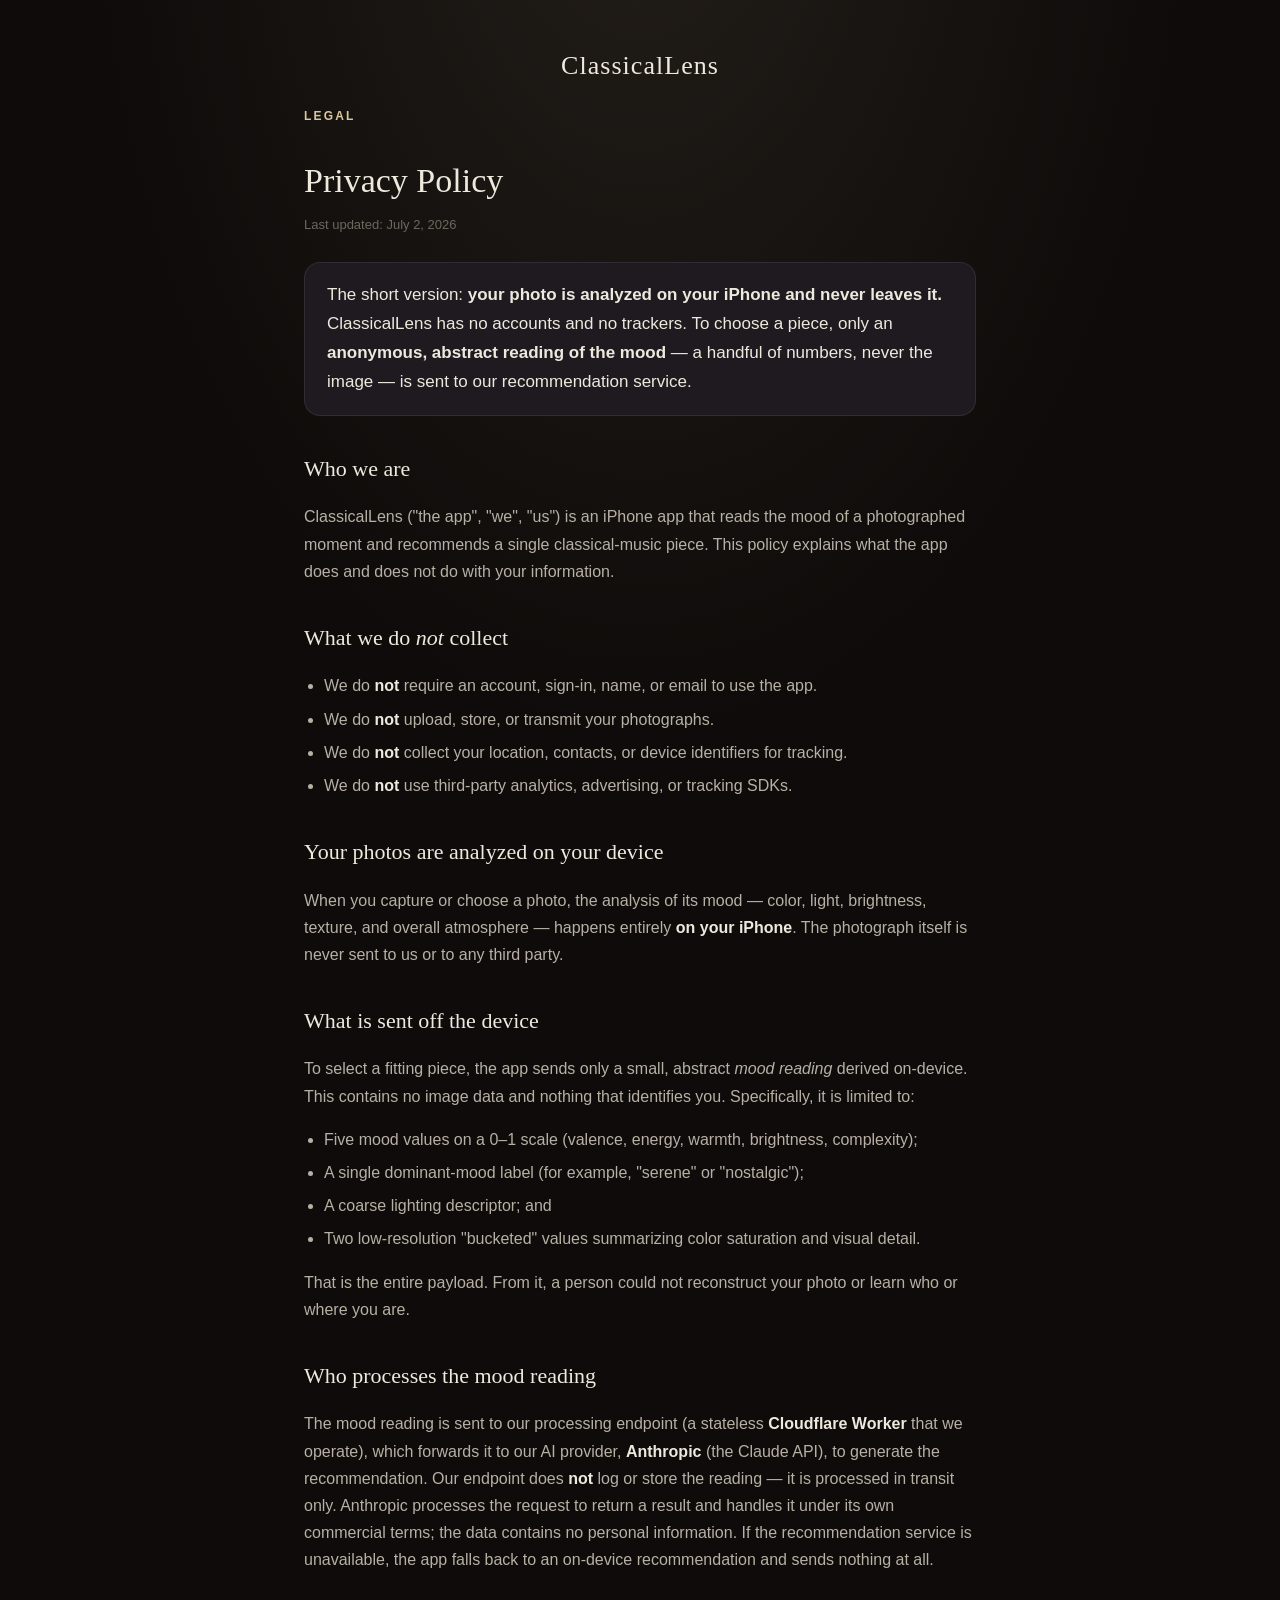
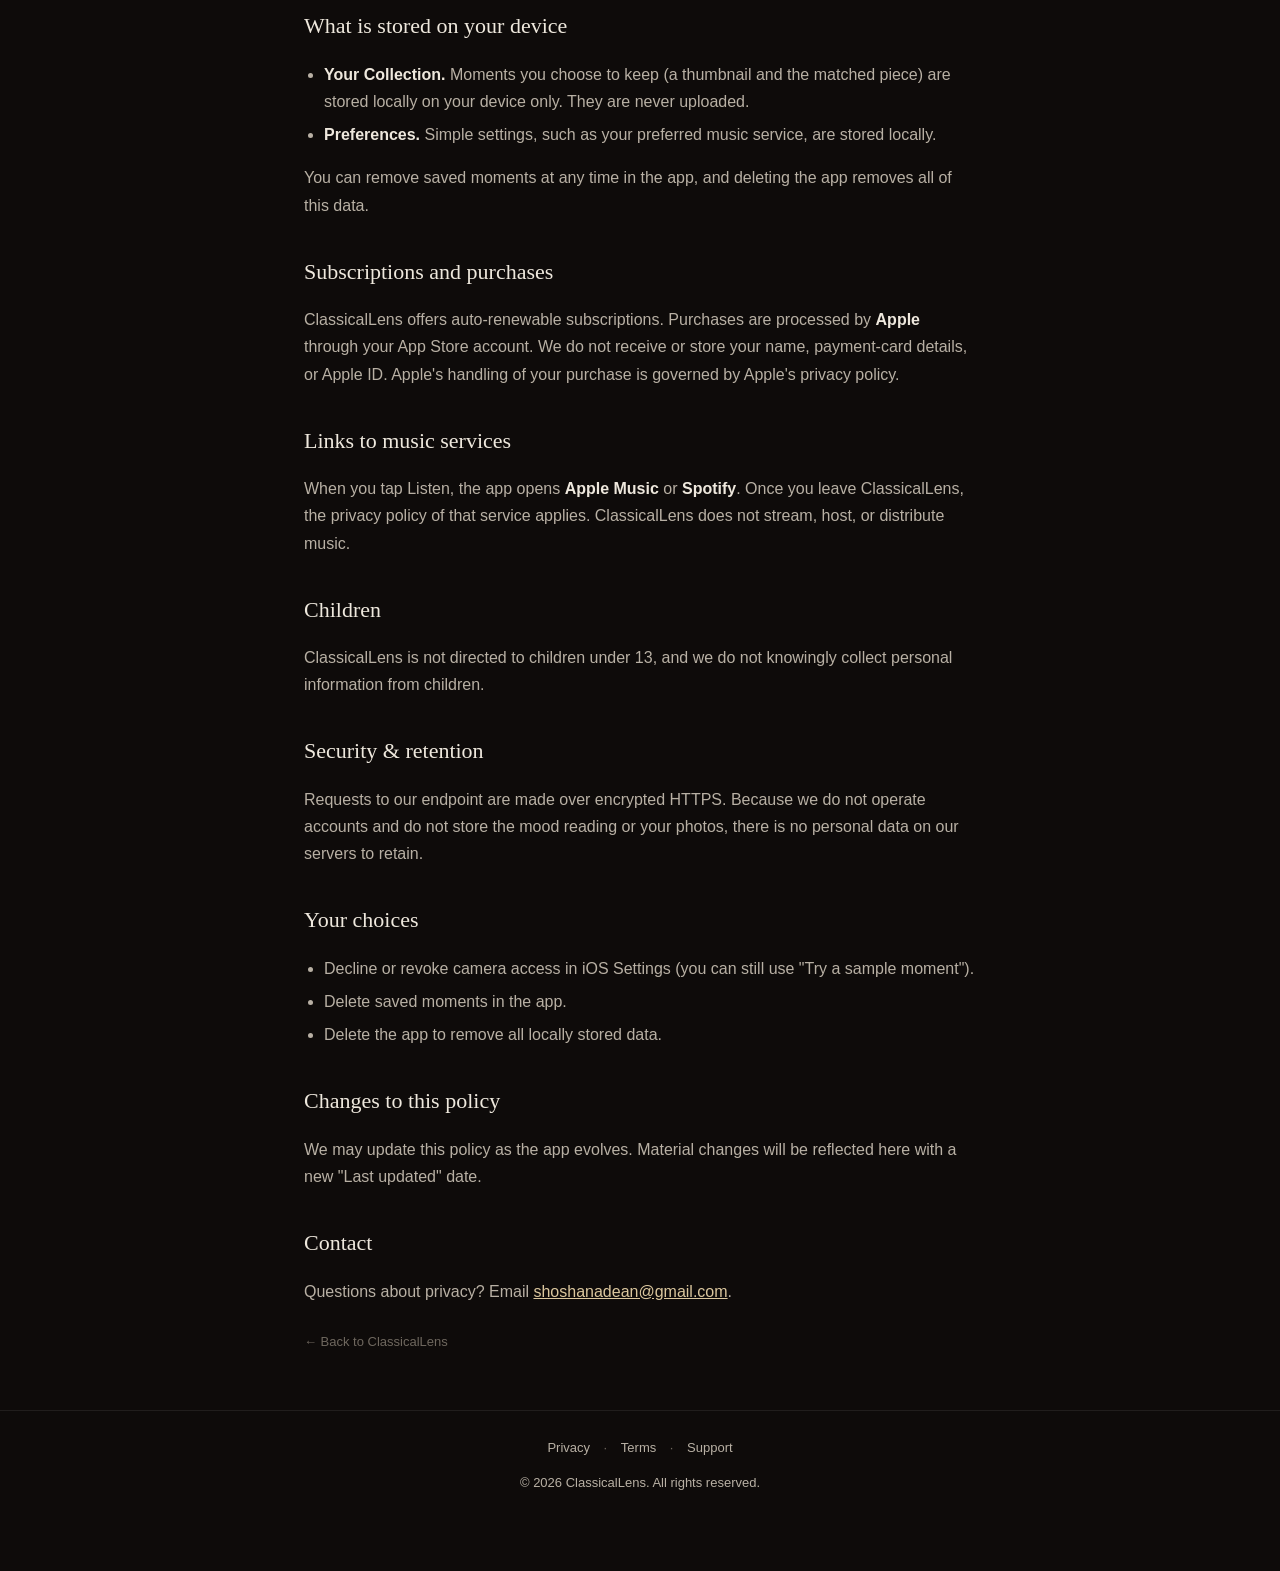
==== privacy.html @ 5534a27f "Add files via upload" ====
<!DOCTYPE html>
<html lang="en">
<head>
  <meta charset="utf-8">
  <meta name="viewport" content="width=device-width, initial-scale=1">
  <title>Privacy Policy — ClassicalLens</title>
  <meta name="description" content="ClassicalLens privacy policy. Your photo is analyzed on your device and never leaves it; only an anonymous reading of its mood is used to choose music.">
  <link rel="stylesheet" href="style.css">
</head>
<body>
  <header class="site">
    <a class="wordmark" href="index.html">ClassicalLens</a>
  </header>

  <main class="wrap">
    <p class="eyebrow">Legal</p>
    <h1>Privacy Policy</h1>
    <p class="updated">Last updated: July 2, 2026</p>

    <div class="card">
      <p class="lead" style="margin:0">
        The short version: <strong>your photo is analyzed on your iPhone and never
        leaves it.</strong> ClassicalLens has no accounts and no trackers. To choose
        a piece, only an <strong>anonymous, abstract reading of the mood</strong> —
        a handful of numbers, never the image — is sent to our recommendation
        service.
      </p>
    </div>

    <h2>Who we are</h2>
    <p>
      ClassicalLens ("the app", "we", "us") is an iPhone app that reads the mood of
      a photographed moment and recommends a single classical-music piece. This
      policy explains what the app does and does not do with your information.
    </p>

    <h2>What we do <em>not</em> collect</h2>
    <ul>
      <li>We do <strong>not</strong> require an account, sign-in, name, or email to use the app.</li>
      <li>We do <strong>not</strong> upload, store, or transmit your photographs.</li>
      <li>We do <strong>not</strong> collect your location, contacts, or device identifiers for tracking.</li>
      <li>We do <strong>not</strong> use third-party analytics, advertising, or tracking SDKs.</li>
    </ul>

    <h2>Your photos are analyzed on your device</h2>
    <p>
      When you capture or choose a photo, the analysis of its mood — color, light,
      brightness, texture, and overall atmosphere — happens entirely
      <strong>on your iPhone</strong>. The photograph itself is never sent to us or
      to any third party.
    </p>

    <h2>What is sent off the device</h2>
    <p>
      To select a fitting piece, the app sends only a small, abstract
      <em>mood reading</em> derived on-device. This contains no image data and
      nothing that identifies you. Specifically, it is limited to:
    </p>
    <ul>
      <li>Five mood values on a 0–1 scale (valence, energy, warmth, brightness, complexity);</li>
      <li>A single dominant-mood label (for example, "serene" or "nostalgic");</li>
      <li>A coarse lighting descriptor; and</li>
      <li>Two low-resolution "bucketed" values summarizing color saturation and visual detail.</li>
    </ul>
    <p>
      That is the entire payload. From it, a person could not reconstruct your
      photo or learn who or where you are.
    </p>

    <h2>Who processes the mood reading</h2>
    <p>
      The mood reading is sent to our processing endpoint (a stateless
      <strong>Cloudflare Worker</strong> that we operate), which forwards it to our
      AI provider, <strong>Anthropic</strong> (the Claude API), to generate the
      recommendation. Our endpoint does <strong>not</strong> log or store the
      reading — it is processed in transit only. Anthropic processes the request to
      return a result and handles it under its own commercial terms; the data
      contains no personal information. If the recommendation service is
      unavailable, the app falls back to an on-device recommendation and sends
      nothing at all.
    </p>

    <h2>What is stored on your device</h2>
    <ul>
      <li><strong>Your Collection.</strong> Moments you choose to keep (a thumbnail and the matched piece) are stored locally on your device only. They are never uploaded.</li>
      <li><strong>Preferences.</strong> Simple settings, such as your preferred music service, are stored locally.</li>
    </ul>
    <p>You can remove saved moments at any time in the app, and deleting the app removes all of this data.</p>

    <h2>Subscriptions and purchases</h2>
    <p>
      ClassicalLens offers auto-renewable subscriptions. Purchases are processed by
      <strong>Apple</strong> through your App Store account. We do not receive or
      store your name, payment-card details, or Apple ID. Apple's handling of your
      purchase is governed by Apple's privacy policy.
    </p>

    <h2>Links to music services</h2>
    <p>
      When you tap Listen, the app opens <strong>Apple Music</strong> or
      <strong>Spotify</strong>. Once you leave ClassicalLens, the privacy policy of
      that service applies. ClassicalLens does not stream, host, or distribute music.
    </p>

    <h2>Children</h2>
    <p>
      ClassicalLens is not directed to children under 13, and we do not knowingly
      collect personal information from children.
    </p>

    <h2>Security &amp; retention</h2>
    <p>
      Requests to our endpoint are made over encrypted HTTPS. Because we do not
      operate accounts and do not store the mood reading or your photos, there is no
      personal data on our servers to retain.
    </p>

    <h2>Your choices</h2>
    <ul>
      <li>Decline or revoke camera access in iOS Settings (you can still use "Try a sample moment").</li>
      <li>Delete saved moments in the app.</li>
      <li>Delete the app to remove all locally stored data.</li>
    </ul>

    <h2>Changes to this policy</h2>
    <p>
      We may update this policy as the app evolves. Material changes will be
      reflected here with a new "Last updated" date.
    </p>

    <h2>Contact</h2>
    <p>
      Questions about privacy? Email <a href="mailto:shoshanadean@gmail.com">shoshanadean@gmail.com</a>.
    </p>

    <a class="back" href="index.html">&larr; Back to ClassicalLens</a>
  </main>

  <footer class="site">
    <div class="wrap">
      <a href="privacy.html">Privacy</a> ·
      <a href="terms.html">Terms</a> ·
      <a href="support.html">Support</a>
      <p>&copy; 2026 ClassicalLens. All rights reserved.</p>
    </div>
  </footer>
</body>
</html>
---- style.css ----
/* ClassicalLens — public site theme.
   Mirrors the app's language: deep warm black, ivory, restrained rose-gold accent,
   serif display, generous space. Single stylesheet shared by every page. */

:root {
  --ink: #0E0B0A;
  --card: #1E1A20;
  --ivory: #EEE8DD;
  --muted: #B8B0A4;
  --faint: #6E675E;
  --accent: #DBC79E;
  --hairline: rgba(255, 255, 255, 0.08);
  --maxw: 720px;
}

* { box-sizing: border-box; }
html { -webkit-text-size-adjust: 100%; }

body {
  margin: 0;
  background: var(--ink);
  color: var(--ivory);
  font: 16px/1.7 -apple-system, BlinkMacSystemFont, "Segoe UI", Roboto, Helvetica, Arial, sans-serif;
  background-image: radial-gradient(62% 42% at 50% -6%, rgba(219, 199, 158, 0.10), transparent 70%);
  background-repeat: no-repeat;
}

.wrap { max-width: var(--maxw); margin: 0 auto; padding: 0 24px; }

header.site { padding: 44px 0 6px; text-align: center; }
.wordmark {
  font-family: Georgia, "Times New Roman", serif;
  font-size: 26px; letter-spacing: 0.04em;
  color: var(--ivory); text-decoration: none;
}
.tagline { color: var(--faint); font-size: 13px; margin-top: 6px; font-style: italic; }

h1 { font-family: Georgia, serif; font-weight: 400; font-size: 34px; line-height: 1.2; margin: 34px 0 6px; }
h2 { font-family: Georgia, serif; font-weight: 400; font-size: 22px; margin: 34px 0 10px; }
.eyebrow { color: var(--accent); text-transform: uppercase; letter-spacing: 0.18em; font-size: 12px; font-weight: 600; }
.updated { color: var(--faint); font-size: 13px; margin-bottom: 26px; }

p, li { color: var(--muted); }
a { color: var(--accent); }
strong { color: var(--ivory); font-weight: 600; }
ul { padding-left: 20px; }
li { margin: 6px 0; }

.lead { color: var(--ivory); font-size: 17px; }

.card {
  background: var(--card); border: 1px solid var(--hairline);
  border-radius: 16px; padding: 18px 22px; margin: 18px 0;
}

hr { border: none; border-top: 1px solid var(--hairline); margin: 40px 0; }

.home-links { display: grid; gap: 12px; margin: 30px 0 8px; }
.home-links a {
  display: block; background: var(--card); border: 1px solid var(--hairline);
  border-radius: 14px; padding: 16px 18px; text-decoration: none; color: var(--ivory);
  font-weight: 600; transition: border-color 0.2s ease;
}
.home-links a:hover { border-color: rgba(219, 199, 158, 0.5); }
.home-links a span { display: block; color: var(--faint); font-size: 13px; margin-top: 3px; font-weight: 400; }

footer.site {
  border-top: 1px solid var(--hairline); margin-top: 56px; padding: 26px 0 64px;
  text-align: center; color: var(--faint); font-size: 13px;
}
footer.site a { color: var(--muted); text-decoration: none; margin: 0 10px; }
footer.site a:hover { color: var(--ivory); }

.back { display: inline-block; margin-top: 10px; color: var(--faint); text-decoration: none; font-size: 13px; }
.back:hover { color: var(--muted); }
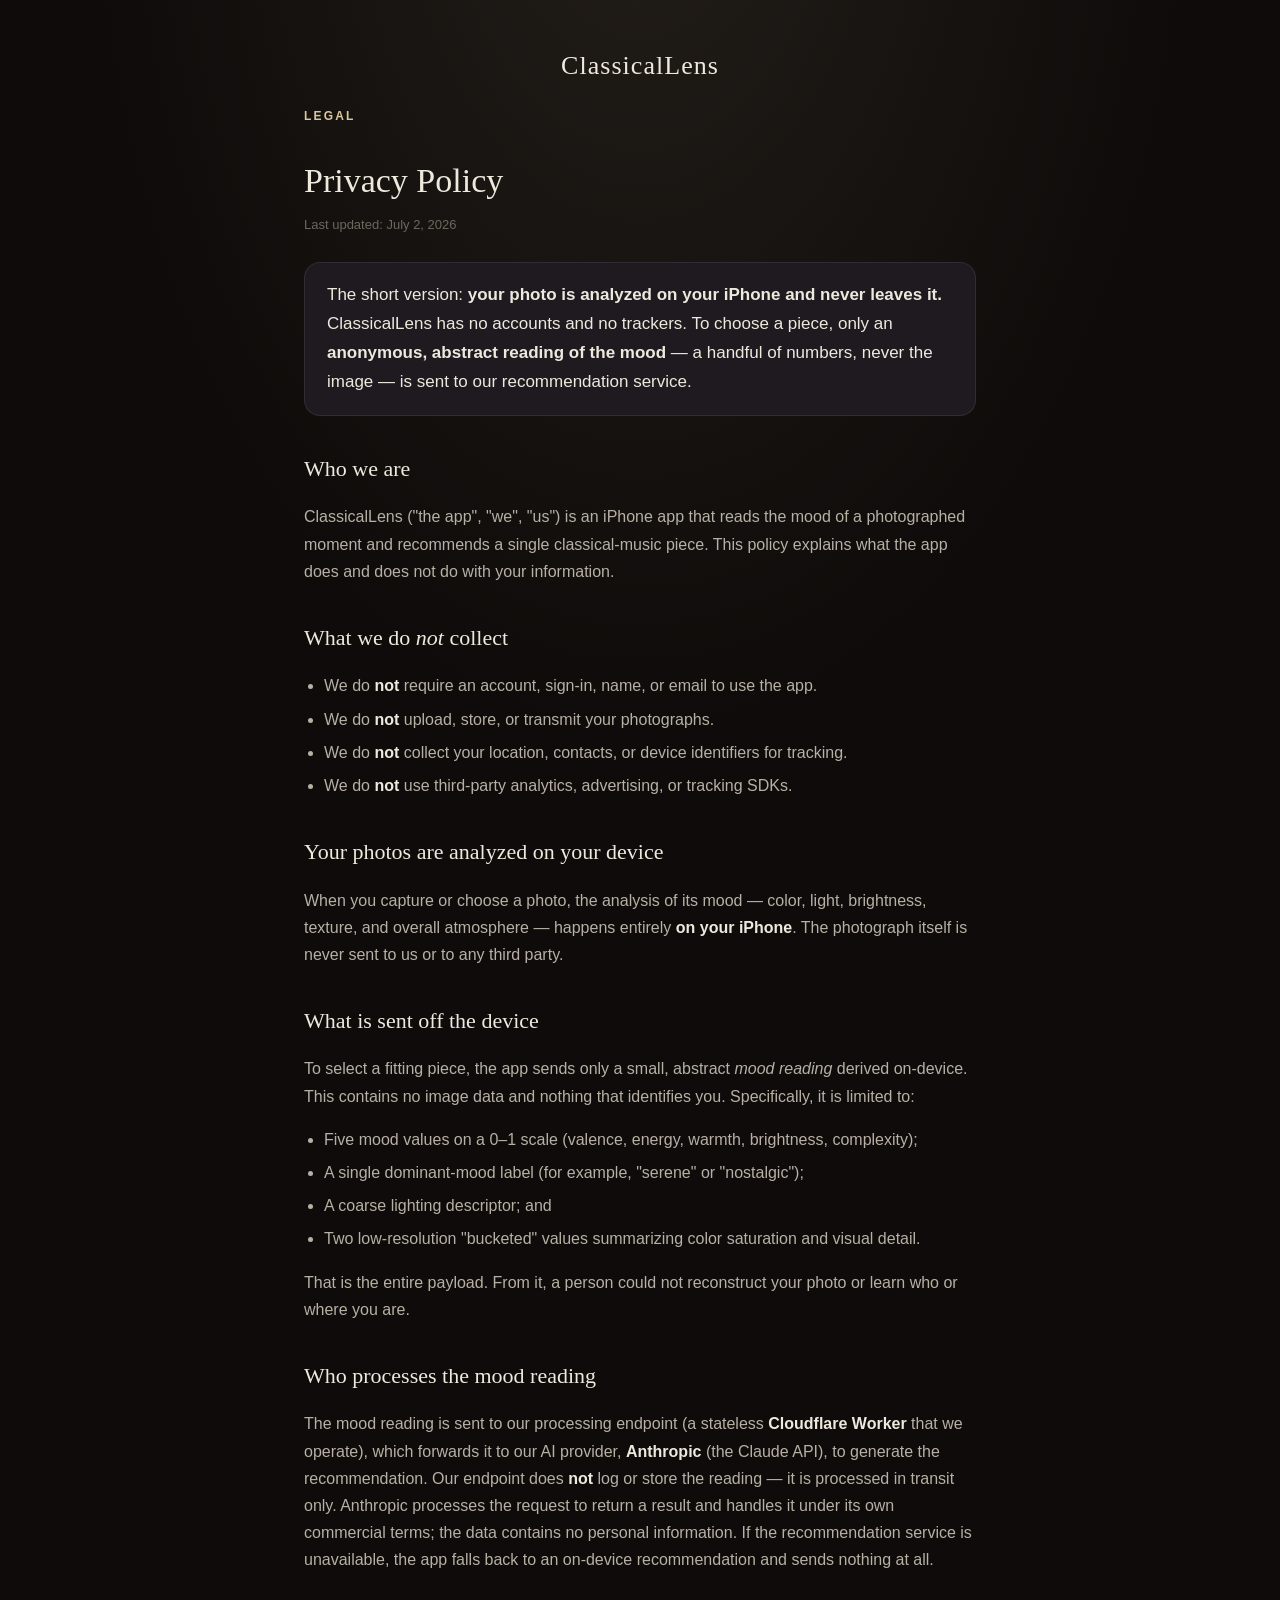
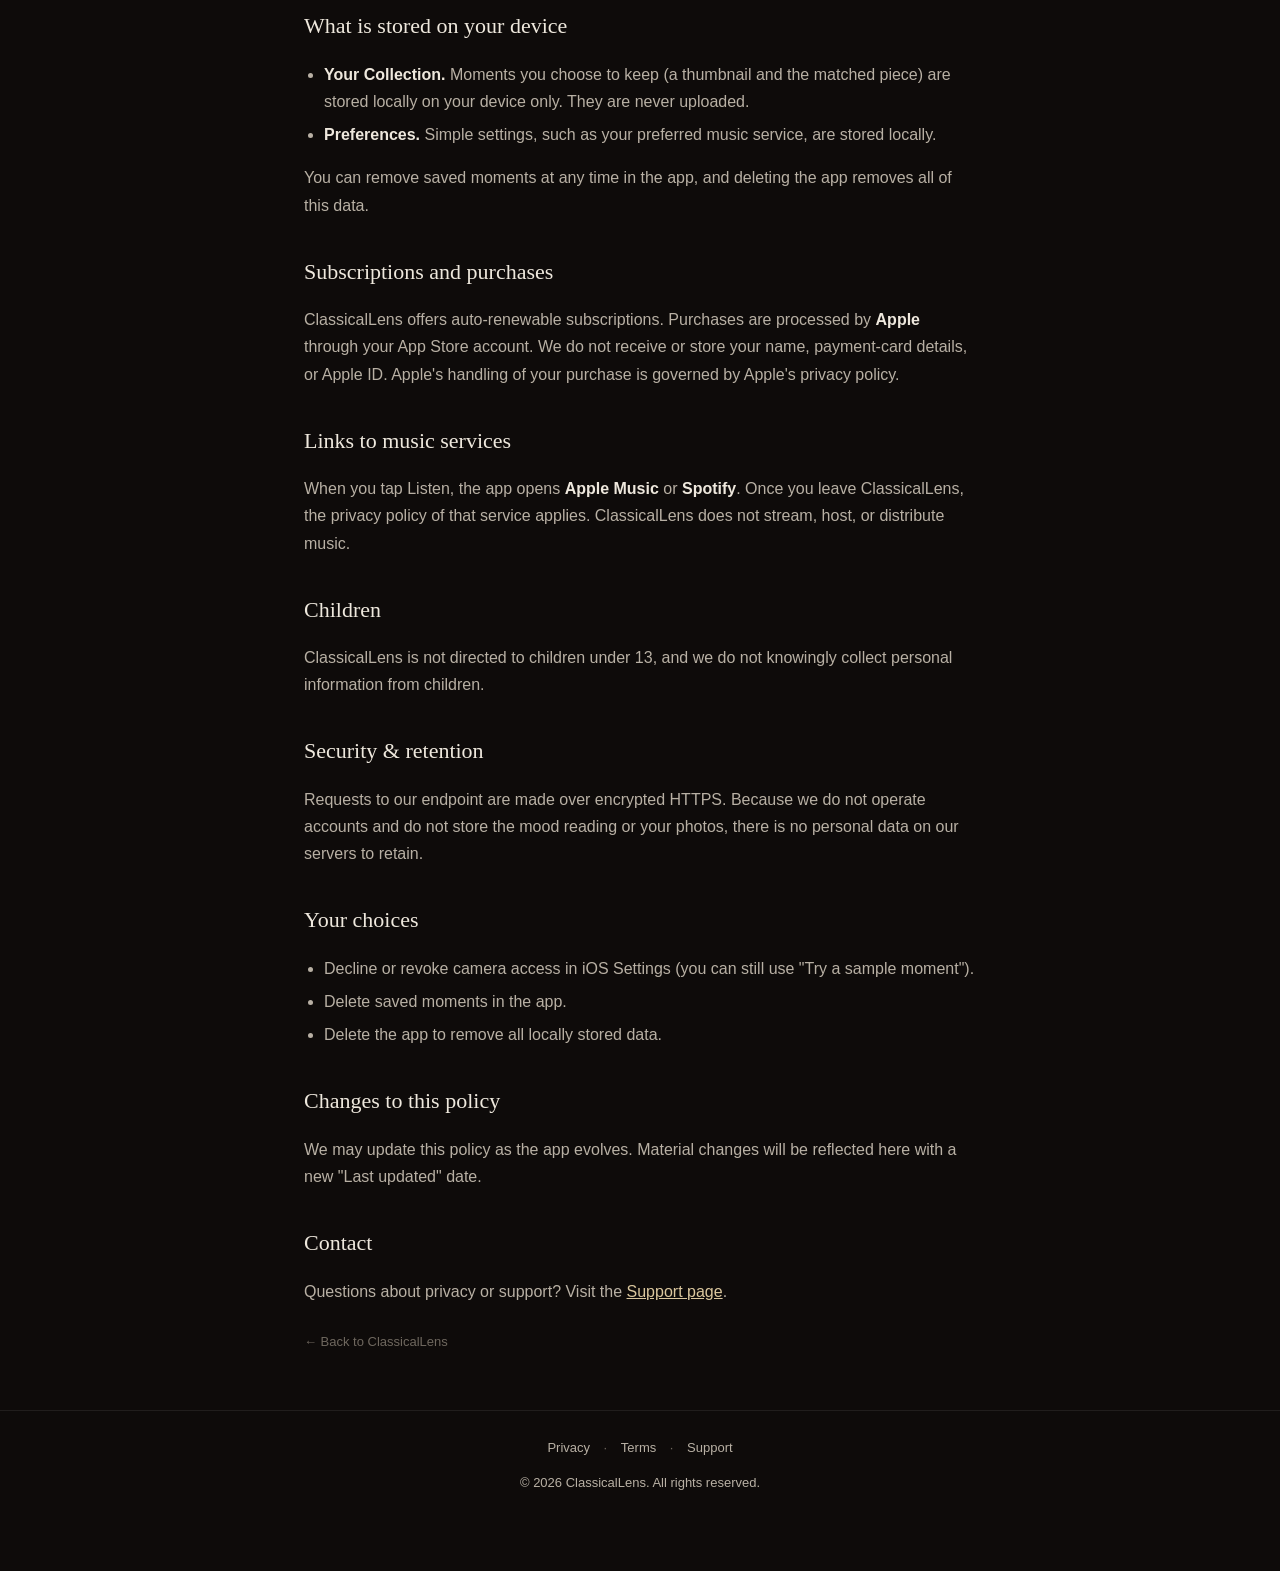
==== commit f453f382: "Add files via upload" ====
--- a/privacy.html
+++ b/privacy.html
@@ -130,7 +130,7 @@
 
     <h2>Contact</h2>
     <p>
-      Questions about privacy? Email <a href="mailto:shoshanadean@gmail.com">shoshanadean@gmail.com</a>.
+      Questions about privacy or support? Visit the <a href="support.html">Support page</a>.
     </p>
 
     <a class="back" href="index.html">&larr; Back to ClassicalLens</a>
